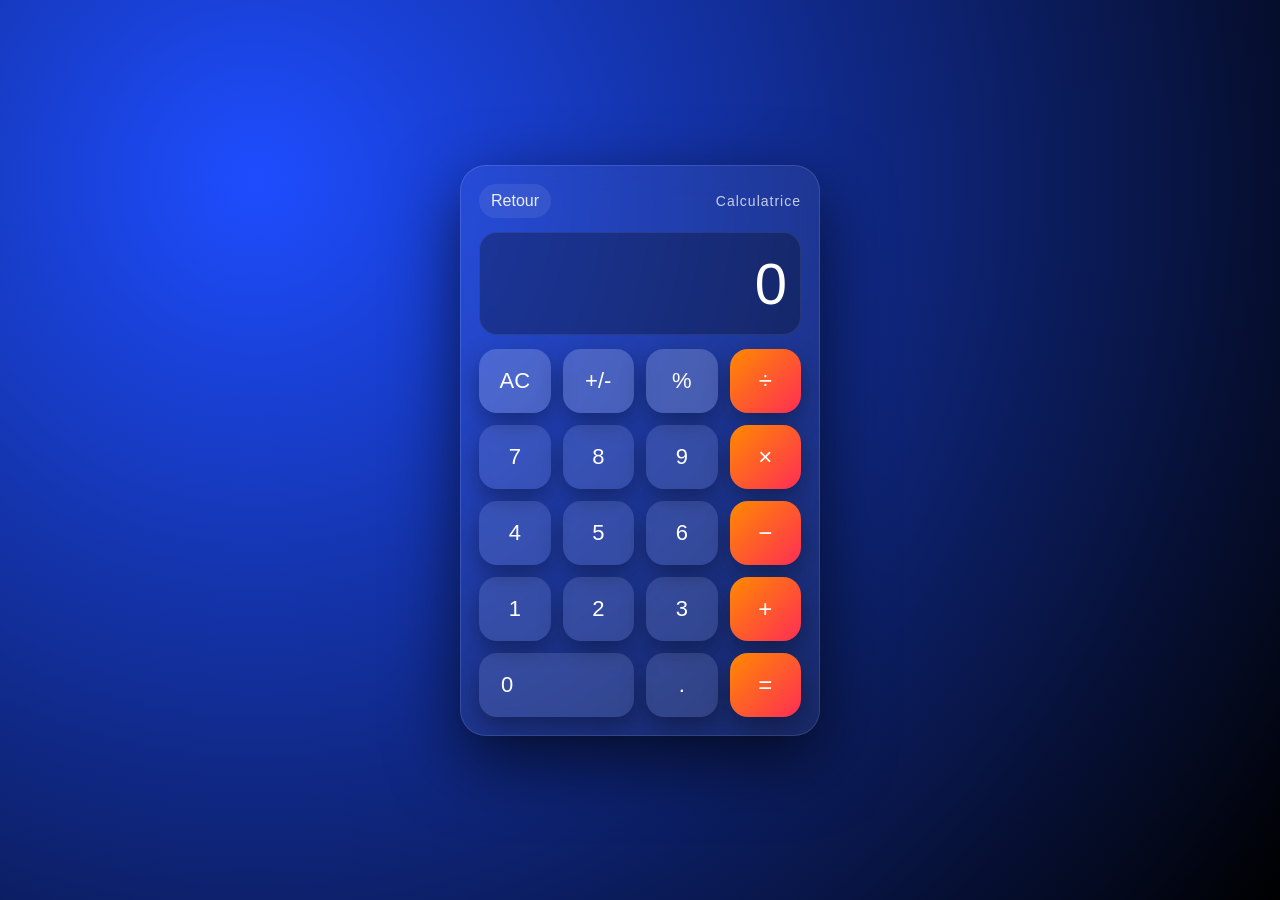
==== calculator.html @ 623e15dd "add calculator page" ====
<!DOCTYPE html>
<html lang="fr">
  <head>
    <meta charset="UTF-8" />
    <meta name="viewport" content="width=device-width, initial-scale=1.0" />
    <title>Calculatrice</title>
    <link rel="stylesheet" href="style.css" />
    <!-- نفس ملف CSS للموقع كله -->
  </head>

  <body>
    <!-- بداية محتوى الصفحة -->

    <div class="calc-page">
      <!-- خلفية صفحة الآلة وتوسيطها -->

      <div class="calc-shell">
        <!-- جسم الآلة الزجاجي -->

        <div class="calc-top">
  <a class="back-link" href="index.html">Retour</a>
  <div class="calc-title">Calculatrice</div>
</div>



        <input
          id="calcDisplay"
          class="calc-display"
          type="text"
          value="0"
          readonly
        />
        <!-- شاشة عرض الأرقام -->

        <div class="calc-grid">
          <button class="calc-btn gray" data-v="AC">AC</button>
          <!-- مسح -->

          <button class="calc-btn gray" data-v="+/-">+/-</button>
          <!-- تغيير إشارة الرقم -->

          <button class="calc-btn gray" data-v="%">%</button>
          <!-- نسبة -->

          <button class="calc-btn op" data-v="/">÷</button>
          <!-- قسمة -->

          <button class="calc-btn" data-v="7">7</button>
          <button class="calc-btn" data-v="8">8</button>
          <button class="calc-btn" data-v="9">9</button>
          <button class="calc-btn op" data-v="*">×</button>

          <button class="calc-btn" data-v="4">4</button>
          <button class="calc-btn" data-v="5">5</button>
          <button class="calc-btn" data-v="6">6</button>
          <button class="calc-btn op" data-v="-">−</button>

          <button class="calc-btn" data-v="1">1</button>
          <button class="calc-btn" data-v="2">2</button>
          <button class="calc-btn" data-v="3">3</button>
          <button class="calc-btn op" data-v="+">+</button>

          <button class="calc-btn zero" data-v="0">0</button>
          <!-- صفر عريض -->

          <button class="calc-btn" data-v=".">.</button>
          <!-- فاصلة -->

          <button class="calc-btn op" data-v="=">=</button>
          <!-- يساوي -->
        </div>
      </div>
    </div>

    <script src="calculator.js"></script>
    <!-- ملف JavaScript الخاص بالآلة الحاسبة فقط -->
  </body>
</html>
---- style.css ----
* {
  margin: 0;
  padding: 0;
  box-sizing: border-box;
}
/* يلغي الفراغات الافتراضية من المتصفح */

html,
body {
  height: 100%;
}
/* يجعل الصفحة بطول الشاشة */

body {
  font-family: Arial, sans-serif;
  background: #b1f6ff;
  color: #8b8b8b;
}
/* إعدادات عامة للصفحة بدون padding وبدون flex */

/* صفحة الرئيسية فقط */
.home {
  min-height: 100vh;
  display: flex;
  flex-direction: column;
  align-items: center;
  justify-content: center;
  text-align: center;
  padding: 24px;
}
/* هذا يجعل تصميم الصفحة الرئيسية مثل السابق بدون ما يسبب فراغ في صفحات ثانية */

h1 {
  font-size: 36px;
  margin-bottom: 16px;
}
/* عنوان */

p {
  max-width: 520px;
  line-height: 2;
  margin-bottom: 12px;
}
/* فقرة */

button {
  padding: 1px 18px;
  border: 0;
  border-radius: 10px;
  background: #a0a0a0;
  color: #ffffff;
  font-size: 18px;
  cursor: pointer;
}
/* شكل الأزرار */

button:hover {
  opacity: 0.6;
}
/* تأثير عند المرور */

@media (max-width: 480px) {
  .home {
    padding: 16px;
  }

  h1 {
    font-size: 32px;
  }

  p {
    font-size: 15px;
  }
}
/* استجابة للهاتف */

.todo {
  margin-top: 24px;
}
/* مسافة فوق قسم Todo */

ul {
  list-style: none;
  margin: 16px 0 0;
}
/* قائمة بدون نقاط */

li {
  display: flex;
  align-items: center;
  justify-content: space-between;
  background: #9fedff;
  padding: 10px 14px;
  margin-bottom: 8px;
  border-radius: 8px;
}
/* عنصر مهمة */

li span {
  flex: 1;
  text-align: left;
}
/* نص المهمة */

li button {
  background: #8dd9ff;
  color: #ffffff;
  border: 0;
  padding: 5px 10px;
  border-radius: 16px;
  cursor: pointer;
}
/* زر حذف داخل المهام */

li button:hover {
  opacity: 0.85;
}
/* تأثير زر حذف */

.api img {
  display: block;
  margin-top: 5px;
}
/* الصورة تظهر بسطر لوحدها */

/* شاشة الترحيب */
.splash {
  position: fixed;
  inset: 0;
  overflow: hidden;
  background: #000000;
  display: flex;
  align-items: center;
  justify-content: center;
  z-index: 9999;
  opacity: 1;
  transition: opacity 0.8s;
}
/* شاشة الترحيب تغطي الشاشة */

.splash.fade {
  opacity: 0;
}
/* بدء التلاشي */

.splash.hide {
  display: none;
}
/* إخفاء نهائي */

.splash-text {
  margin: 0;
  font-size: 60px;
  color: #ffffff;
  animation: glowPulse 1.6s ease-in-out infinite;
}
/* توهج النص */

@keyframes glowPulse {
  0% {
    text-shadow: 0 0 10px rgba(255, 255, 255, 1);
  }

  50% {
    text-shadow: 0 0 50px rgba(255, 255, 255, 0.6);
  }

  100% {
    text-shadow: 0 0 10px rgba(255, 255, 255, 0.6);
  }
}
/* نبض التوهج */

.splash::after {
  content: "";
  position: absolute;
  inset: 0;
  background: #ffffff;
  opacity: 0;
  pointer-events: none;
  transition: opacity 0.7s;
}
/* طبقة وميض أبيض */

.splash.flash::after {
  opacity: 1;
}
/* تشغيل الوميض الأبيض */

/* صفحة الآلة الحاسبة */
.calc-page {
  min-height: 100vh;
  width: 100vw;
  display: flex;
  align-items: center;
  justify-content: center;
  background: radial-gradient(circle at 20% 20%, #1e4dff, #000000);
}
/* خلفية الآلة الحاسبة تغطي الشاشة بالكامل */

.calc-shell {
  width: 360px;
  max-width: 92vw;
  border-radius: 26px;
  padding: 18px;
  background: rgba(255, 255, 255, 0.06);
  border: 1px solid rgba(255, 255, 255, 0.12);
  box-shadow: 0 24px 70px rgba(0, 0, 0, 0.65);
  backdrop-filter: blur(14px);
}
/* صندوق الآلة الحاسبة */

.calc-top {
  display: flex;
  justify-content: space-between;
  align-items: center;
  margin-bottom: 14px;
}
/* شريط أعلى الآلة */

.back-link {
  color: rgba(255, 255, 255, 0.9);
  text-decoration: none;
  font-size: 16px;
  padding: 8px 12px;
  border-radius: 999px;
  background: rgba(255, 255, 255, 0.08);
}
/* زر الرجوع */

.calc-title {
  color: rgba(255, 255, 255, 0.75);
  font-size: 14px;
  letter-spacing: 1px;
}
/* عنوان صغير */

.calc-display {
  width: 100%;
  border: 0;
  outline: none;
  background: rgba(0, 0, 0, 0.28);
  color: #ffffff;
  font-size: 58px;
  text-align: right;
  padding: 18px 14px;
  border-radius: 18px;
  box-shadow: inset 0 0 0 1px rgba(255, 255, 255, 0.08);
}
/* شاشة الأرقام */

.calc-grid {
  display: grid;
  grid-template-columns: repeat(4, 1fr);
  gap: 12px;
  margin-top: 14px;
}
/* شبكة الأزرار */

.calc-btn {
  height: 64px;
  border: 0;
  border-radius: 18px;
  background: rgba(255, 255, 255, 0.1);
  color: #fff;
  font-size: 22px;
  cursor: pointer;
  box-shadow: 0 10px 24px rgba(0, 0, 0, 0.35);
  transition: transform 0.08s, filter 0.12s;
}
/* زر عادي */

.calc-btn:active {
  transform: translateY(2px) scale(0.99);
  filter: brightness(1.1);
}
/* عند الضغط */

.calc-btn.gray {
  background: rgba(255, 255, 255, 0.18);
}
/* أزرار AC و % */

.calc-btn.op {
  background: linear-gradient(135deg, #ff8a00, #ff2d55);
  font-size: 24px;
}
/* أزرار العمليات */

.calc-btn.zero {
  grid-column: span 2;
  text-align: left;
  padding-left: 22px;
}
/* زر 0 عريض */

.calc-link{
  display:inline-block;
  padding:8px 10px;
  border:0;
  border-radius:80px;
  background:#a0a0a0;
  color:#ffffff;
  font-size:18px;
  text-decoration:none;
  cursor:pointer;
}
/* يجعل رابط "آلة حاسبة" بنفس شكل زر Ajouter */

.calc-link:hover{
  opacity:0.6;
}
/* نفس تأثير hover مثل زر Ajouter */
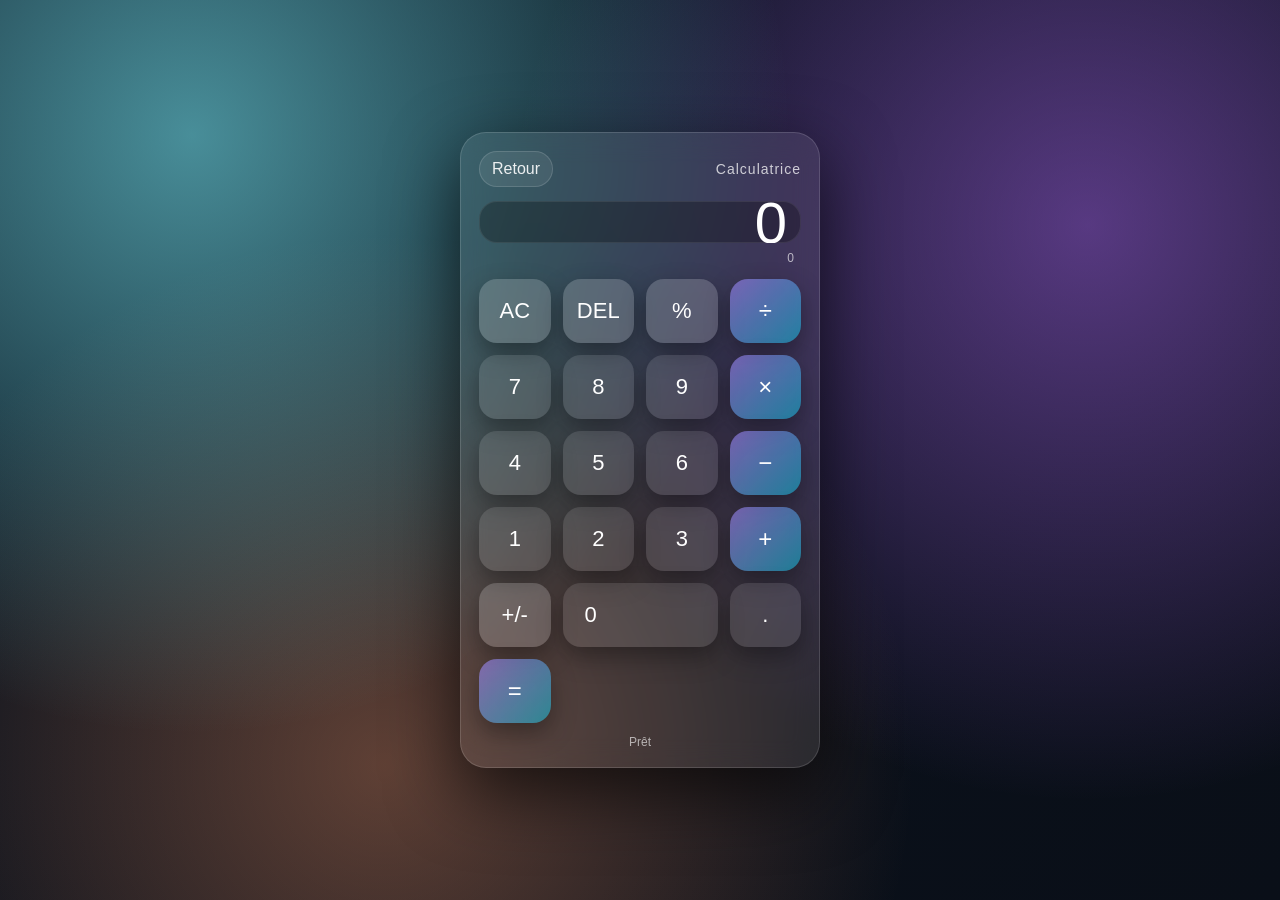
==== commit 04f04359: "trigger pages deploy" ====
--- a/calculator.html
+++ b/calculator.html
@@ -1,50 +1,34 @@
-<!DOCTYPE html>
-<html lang="fr">
-  <head>
-    <meta charset="UTF-8" />
-    <meta name="viewport" content="width=device-width, initial-scale=1.0" />
-    <title>Calculatrice</title>
-    <link rel="stylesheet" href="style.css" />
-    <!-- نفس ملف CSS للموقع كله -->
-  </head>
+<!-- calculator.html -->
+<!DOCTYPE html> <!-- نوع الملف -->
+<html lang="fr"> <!-- لغة -->
+  <head> <!-- رأس -->
+    <meta charset="UTF-8" /> <!-- ترميز -->
+    <meta name="viewport" content="width=device-width, initial-scale=1.0" /> <!-- هاتف -->
+    <title>Calculatrice</title> <!-- عنوان -->
+    <link rel="stylesheet" href="style.css" /> <!-- CSS -->
+  </head> <!-- نهاية -->
 
-  <body>
-    <!-- بداية محتوى الصفحة -->
+  <body> <!-- جسم -->
 
-    <div class="calc-page">
-      <!-- خلفية صفحة الآلة وتوسيطها -->
+    <div class="calc-page"> <!-- صفحة الآلة -->
 
-      <div class="calc-shell">
-        <!-- جسم الآلة الزجاجي -->
+      <div class="calc-shell"> <!-- جسم زجاجي -->
 
-        <div class="calc-top">
-  <a class="back-link" href="index.html">Retour</a>
-  <div class="calc-title">Calculatrice</div>
-</div>
+        <div class="calc-top"> <!-- أعلى -->
+          <a class="back-link" href="index.html">Retour</a> <!-- رجوع -->
+          <div class="calc-title">Calculatrice</div> <!-- عنوان -->
+        </div> <!-- نهاية -->
 
+        <div class="calc-screen"> <!-- شاشة -->
+          <input id="calcDisplay" class="calc-display" type="text" value="0" readonly /> <!-- شاشة -->
+          <div id="calcMini" class="calc-mini">0</div> <!-- سطر صغير -->
+        </div> <!-- نهاية -->
 
-
-        <input
-          id="calcDisplay"
-          class="calc-display"
-          type="text"
-          value="0"
-          readonly
-        />
-        <!-- شاشة عرض الأرقام -->
-
-        <div class="calc-grid">
-          <button class="calc-btn gray" data-v="AC">AC</button>
-          <!-- مسح -->
-
-          <button class="calc-btn gray" data-v="+/-">+/-</button>
-          <!-- تغيير إشارة الرقم -->
-
-          <button class="calc-btn gray" data-v="%">%</button>
-          <!-- نسبة -->
-
-          <button class="calc-btn op" data-v="/">÷</button>
-          <!-- قسمة -->
+        <div class="calc-grid"> <!-- شبكة -->
+          <button class="calc-btn gray" data-v="AC">AC</button> <!-- مسح -->
+          <button class="calc-btn gray" data-v="DEL">DEL</button> <!-- حذف -->
+          <button class="calc-btn gray" data-v="%">%</button> <!-- نسبة -->
+          <button class="calc-btn op" data-v="/">÷</button> <!-- قسمة -->
 
           <button class="calc-btn" data-v="7">7</button>
           <button class="calc-btn" data-v="8">8</button>
@@ -61,19 +45,17 @@
           <button class="calc-btn" data-v="3">3</button>
           <button class="calc-btn op" data-v="+">+</button>
 
+          <button class="calc-btn gray" data-v="+/-">+/-</button>
           <button class="calc-btn zero" data-v="0">0</button>
-          <!-- صفر عريض -->
+          <button class="calc-btn" data-v=".">.</button>
+          <button class="calc-btn op" data-v="=">=</button>
+        </div> <!-- نهاية الشبكة -->
 
-          <button class="calc-btn" data-v=".">.</button>
-          <!-- فاصلة -->
+        <div class="calc-tip" id="calcTip">Prêt</div> <!-- حالة -->
 
-          <button class="calc-btn op" data-v="=">=</button>
-          <!-- يساوي -->
-        </div>
-      </div>
-    </div>
+      </div> <!-- نهاية shell -->
+    </div> <!-- نهاية page -->
 
-    <script src="calculator.js"></script>
-    <!-- ملف JavaScript الخاص بالآلة الحاسبة فقط -->
-  </body>
-</html>+    <script src="calculator.js"></script> <!-- JS -->
+  </body> <!-- نهاية -->
+</html> <!-- نهاية -->
--- a/style.css
+++ b/style.css
@@ -1,313 +1,454 @@
-* {
-  margin: 0;
-  padding: 0;
-  box-sizing: border-box;
-}
-/* يلغي الفراغات الافتراضية من المتصفح */
-
-html,
-body {
-  height: 100%;
-}
-/* يجعل الصفحة بطول الشاشة */
-
-body {
-  font-family: Arial, sans-serif;
-  background: #b1f6ff;
-  color: #8b8b8b;
-}
-/* إعدادات عامة للصفحة بدون padding وبدون flex */
-
-/* صفحة الرئيسية فقط */
-.home {
-  min-height: 100vh;
-  display: flex;
-  flex-direction: column;
-  align-items: center;
-  justify-content: center;
-  text-align: center;
-  padding: 24px;
-}
-/* هذا يجعل تصميم الصفحة الرئيسية مثل السابق بدون ما يسبب فراغ في صفحات ثانية */
-
-h1 {
-  font-size: 36px;
-  margin-bottom: 16px;
-}
-/* عنوان */
-
-p {
-  max-width: 520px;
-  line-height: 2;
-  margin-bottom: 12px;
-}
-/* فقرة */
-
-button {
-  padding: 1px 18px;
-  border: 0;
-  border-radius: 10px;
-  background: #a0a0a0;
-  color: #ffffff;
-  font-size: 18px;
-  cursor: pointer;
-}
-/* شكل الأزرار */
-
-button:hover {
-  opacity: 0.6;
-}
-/* تأثير عند المرور */
-
-@media (max-width: 480px) {
-  .home {
-    padding: 16px;
-  }
-
-  h1 {
-    font-size: 32px;
-  }
-
-  p {
-    font-size: 15px;
-  }
-}
-/* استجابة للهاتف */
-
-.todo {
-  margin-top: 24px;
-}
-/* مسافة فوق قسم Todo */
-
-ul {
-  list-style: none;
-  margin: 16px 0 0;
-}
-/* قائمة بدون نقاط */
-
-li {
-  display: flex;
-  align-items: center;
-  justify-content: space-between;
-  background: #9fedff;
-  padding: 10px 14px;
-  margin-bottom: 8px;
-  border-radius: 8px;
-}
-/* عنصر مهمة */
-
-li span {
-  flex: 1;
-  text-align: left;
-}
-/* نص المهمة */
-
-li button {
-  background: #8dd9ff;
-  color: #ffffff;
-  border: 0;
-  padding: 5px 10px;
-  border-radius: 16px;
-  cursor: pointer;
-}
-/* زر حذف داخل المهام */
-
-li button:hover {
-  opacity: 0.85;
-}
-/* تأثير زر حذف */
-
-.api img {
-  display: block;
-  margin-top: 5px;
-}
-/* الصورة تظهر بسطر لوحدها */
+/* style.css */
+*{
+  margin:0; /* إزالة الهوامش */
+  padding:0; /* إزالة الحشوات */
+  box-sizing:border-box; /* حساب ثابت */
+} /* نهاية */
+
+:root{
+  --glass: rgba(255, 255, 255, 0.14); /* زجاج */
+  --stroke: rgba(255, 255, 255, 0.22); /* حدود */
+  --text: rgba(255, 255, 255, 0.86); /* نص */
+  --muted: rgba(255, 255, 255, 0.66); /* نص ثانوي */
+  --shadow: rgba(0, 0, 0, 0.35); /* ظل */
+  --accent: #7cf4ff; /* لون */
+  --accent2: #b66bff; /* لون */
+} /* نهاية */
+
+html,body{
+  height:100%; /* طول كامل */
+} /* نهاية */
+
+body{
+  font-family: Arial, sans-serif; /* خط */
+  color: var(--text); /* لون النص */
+  background:
+    radial-gradient(circle at 15% 15%, rgba(124,244,255,0.55), transparent 45%),
+    radial-gradient(circle at 85% 25%, rgba(182,107,255,0.45), transparent 45%),
+    radial-gradient(circle at 30% 85%, rgba(255,153,102,0.35), transparent 45%),
+    linear-gradient(135deg, #09121e, #0a0f18); /* خلفية */
+  overflow-x:hidden; /* منع تمرير أفقي */
+} /* نهاية */
+
+.home{
+  min-height:100vh; /* طول شاشة */
+  display:flex; /* ترتيب */
+  align-items:center; /* وسط */
+  justify-content:center; /* وسط */
+  padding:24px; /* مسافة */
+} /* نهاية */
+
+.bg-blobs{
+  position:fixed; /* ثابت */
+  inset:0; /* يغطي */
+  pointer-events:none; /* بدون نقر */
+  z-index:0; /* خلف */
+  filter: blur(26px); /* تمويه */
+  opacity:0.9; /* شفافية */
+} /* نهاية */
+
+.blob{
+  position:absolute; /* تموضع */
+  width:360px; /* حجم */
+  height:360px; /* حجم */
+  border-radius:999px; /* دائرة */
+  background: rgba(124,244,255,0.22); /* لون */
+  animation: floaty 8s ease-in-out infinite; /* حركة */
+} /* نهاية */
+
+.blob.b1{ top:-80px; left:-60px; } /* موضع */
+.blob.b2{ top:18%; right:-90px; background: rgba(182,107,255,0.22); animation-duration:10s; } /* موضع */
+.blob.b3{ bottom:-110px; left:18%; background: rgba(255,153,102,0.18); animation-duration:12s; } /* موضع */
+
+@keyframes floaty{
+  0%{ transform: translateY(0px) translateX(0px) scale(1); } /* بداية */
+  50%{ transform: translateY(18px) translateX(10px) scale(1.03); } /* وسط */
+  100%{ transform: translateY(0px) translateX(0px) scale(1); } /* نهاية */
+} /* نهاية */
+
+.page{
+  width: min(980px, 92vw); /* عرض */
+  position:relative; /* مرجعية */
+  z-index:1; /* فوق */
+  display:grid; /* شبكة */
+  gap:16px; /* فراغ */
+} /* نهاية */
+
+.hero{
+  text-align:center; /* وسط */
+  padding:10px 6px; /* مسافة */
+} /* نهاية */
+
+h1{
+  font-size:44px; /* حجم */
+  letter-spacing:2px; /* تباعد */
+  text-shadow:0 14px 40px rgba(0,0,0,0.35); /* ظل */
+  margin-bottom:6px; /* مسافة */
+} /* نهاية */
+
+.subtitle{
+  color: var(--muted); /* لون */
+  font-size:14px; /* حجم */
+} /* نهاية */
+
+.card{
+  background: var(--glass); /* زجاج */
+  border:1px solid var(--stroke); /* حد */
+  border-radius:18px; /* حواف */
+  box-shadow:0 22px 70px var(--shadow); /* ظل */
+  backdrop-filter: blur(16px); /* زجاج */
+  -webkit-backdrop-filter: blur(16px); /* دعم */
+  padding:16px; /* مسافة */
+} /* نهاية */
+
+.card-head{
+  display:flex; /* صف */
+  align-items:center; /* وسط */
+  justify-content:space-between; /* تباعد */
+  margin-bottom:12px; /* مسافة */
+} /* نهاية */
+
+.section-title{
+  font-size:16px; /* حجم */
+  color: rgba(255,255,255,0.92); /* لون */
+} /* نهاية */
+
+.hint{
+  font-size:12px; /* حجم */
+  color: var(--muted); /* لون */
+} /* نهاية */
+
+.badge{
+  min-width:28px; /* عرض */
+  height:22px; /* ارتفاع */
+  padding:0 8px; /* مسافة */
+  border-radius:999px; /* دائري */
+  display:inline-flex; /* داخل */
+  align-items:center; /* وسط */
+  justify-content:center; /* وسط */
+  background: rgba(255,255,255,0.10); /* لون */
+  border:1px solid rgba(255,255,255,0.18); /* حد */
+  color: rgba(255,255,255,0.88); /* لون */
+  font-size:12px; /* حجم */
+} /* نهاية */
+
+p{
+  max-width:800px; /* حد */
+  line-height:1.9; /* تباعد */
+  color: rgba(255,255,255,0.78); /* لون */
+} /* نهاية */
+
+.todo-row{
+  display:grid; /* شبكة */
+  grid-template-columns: 1fr auto; /* عمودين */
+  gap:10px; /* فراغ */
+  margin-bottom:10px; /* مسافة */
+} /* نهاية */
+
+input{
+  height:42px; /* ارتفاع */
+  border-radius:12px; /* حواف */
+  border:1px solid rgba(255,255,255,0.18); /* حد */
+  outline:none; /* بدون إطار */
+  background: rgba(0,0,0,0.20); /* خلفية */
+  color: rgba(255,255,255,0.88); /* لون */
+  padding:0 12px; /* مسافة */
+} /* نهاية */
+
+input::placeholder{
+  color: rgba(255,255,255,0.55); /* لون */
+} /* نهاية */
+
+button{
+  border:0; /* بدون حد */
+  border-radius:12px; /* حواف */
+  padding:10px 14px; /* مسافة */
+  font-size:14px; /* حجم */
+  cursor:pointer; /* مؤشر */
+  transition: transform 0.08s, filter 0.12s, opacity 0.12s; /* انتقال صحيح */
+} /* نهاية */
+
+button:active{
+  transform: translateY(1px); /* ضغط */
+  filter: brightness(1.05); /* إضاءة */
+} /* نهاية */
+
+button:hover{
+  opacity:0.88; /* تأثير */
+} /* نهاية */
+
+.btn-primary{
+  background: linear-gradient(135deg, var(--accent), var(--accent2)); /* تدرج */
+  color: rgba(0,0,0,0.78); /* لون */
+  font-weight:700; /* سماكة */
+} /* نهاية */
+
+.btn-secondary{
+  background: rgba(255,255,255,0.10); /* لون */
+  border:1px solid rgba(255,255,255,0.18); /* حد */
+  color: rgba(255,255,255,0.86); /* لون */
+} /* نهاية */
+
+.task-list{
+  list-style:none; /* بدون نقاط */
+  display:grid; /* شبكة */
+  gap:8px; /* فراغ */
+  margin-top:8px; /* مسافة */
+} /* نهاية */
+
+li{
+  display:flex; /* صف */
+  align-items:center; /* وسط */
+  justify-content:space-between; /* تباعد */
+  gap:10px; /* فراغ */
+  background: rgba(255,255,255,0.08); /* زجاج */
+  border:1px solid rgba(255,255,255,0.14); /* حد */
+  padding:10px 12px; /* مسافة */
+  border-radius:14px; /* حواف */
+} /* نهاية */
+
+li span{
+  flex:1; /* تمدد */
+  text-align:left; /* يسار */
+  color: rgba(255,255,255,0.84); /* لون */
+} /* نهاية */
+
+li button{
+  background: rgba(124,244,255,0.18); /* لون */
+  border:1px solid rgba(124,244,255,0.22); /* حد */
+  color: rgba(255,255,255,0.9); /* لون */
+  padding:8px 10px; /* مسافة */
+  border-radius:999px; /* دائري */
+} /* نهاية */
+
+.photo-wrap{
+  margin-top:10px; /* مسافة */
+  border-radius:16px; /* حواف */
+  overflow:hidden; /* قص */
+  border:1px solid rgba(255,255,255,0.14); /* حد */
+  background: rgba(0,0,0,0.22); /* خلفية */
+} /* نهاية */
+
+.api img{
+  display:block; /* سطر */
+  width:100%; /* كامل */
+  max-width:360px; /* حد */
+  height:220px; /* ارتفاع */
+  object-fit:cover; /* قص */
+} /* نهاية */
+
+.status{
+  margin-top:10px; /* مسافة */
+  font-size:13px; /* حجم */
+  color: rgba(255,255,255,0.70); /* لون */
+} /* نهاية */
+
+.links{
+  display:flex; /* صف */
+  justify-content:center; /* وسط */
+  padding:6px 0; /* مسافة */
+} /* نهاية */
+
+.calc-link{
+  display:inline-flex; /* داخل */
+  align-items:center; /* وسط */
+  justify-content:center; /* وسط */
+  padding:10px 14px; /* مسافة */
+  border-radius:999px; /* دائري */
+  background: rgba(255,255,255,0.10); /* زجاج */
+  border:1px solid rgba(255,255,255,0.18); /* حد */
+  color: rgba(255,255,255,0.88); /* لون */
+  text-decoration:none; /* بدون خط */
+  transition: opacity 0.12s, transform 0.08s; /* انتقال */
+} /* نهاية */
+
+.calc-link:hover{ opacity:0.9; } /* تأثير */
+.calc-link:active{ transform: translateY(1px); } /* ضغط */
+
+.footer{
+  text-align:center; /* وسط */
+  color: rgba(255,255,255,0.55); /* لون */
+  font-size:12px; /* حجم */
+  padding:6px 0 2px; /* مسافة */
+} /* نهاية */
 
 /* شاشة الترحيب */
-.splash {
-  position: fixed;
-  inset: 0;
-  overflow: hidden;
-  background: #000000;
-  display: flex;
-  align-items: center;
-  justify-content: center;
-  z-index: 9999;
-  opacity: 1;
-  transition: opacity 0.8s;
-}
-/* شاشة الترحيب تغطي الشاشة */
-
-.splash.fade {
-  opacity: 0;
-}
-/* بدء التلاشي */
-
-.splash.hide {
-  display: none;
-}
-/* إخفاء نهائي */
-
-.splash-text {
-  margin: 0;
-  font-size: 60px;
-  color: #ffffff;
-  animation: glowPulse 1.6s ease-in-out infinite;
-}
-/* توهج النص */
-
-@keyframes glowPulse {
-  0% {
-    text-shadow: 0 0 10px rgba(255, 255, 255, 1);
-  }
-
-  50% {
-    text-shadow: 0 0 50px rgba(255, 255, 255, 0.6);
-  }
-
-  100% {
-    text-shadow: 0 0 10px rgba(255, 255, 255, 0.6);
-  }
-}
-/* نبض التوهج */
-
-.splash::after {
-  content: "";
-  position: absolute;
-  inset: 0;
-  background: #ffffff;
-  opacity: 0;
-  pointer-events: none;
-  transition: opacity 0.7s;
-}
-/* طبقة وميض أبيض */
-
-.splash.flash::after {
-  opacity: 1;
-}
-/* تشغيل الوميض الأبيض */
+.splash{
+  position:fixed; /* ثابت */
+  inset:0; /* يغطي */
+  overflow:hidden; /* منع */
+  background:
+    radial-gradient(circle at 30% 30%, rgba(124,244,255,0.25), transparent 55%),
+    radial-gradient(circle at 70% 20%, rgba(182,107,255,0.22), transparent 55%),
+    linear-gradient(135deg, #060a10, #05070b); /* خلفية */
+  display:flex; /* وسط */
+  flex-direction:column; /* عمود */
+  align-items:center; /* وسط */
+  justify-content:center; /* وسط */
+  z-index:9999; /* فوق */
+  opacity:1; /* ظهور */
+  transition: opacity 2.5s; /* تلاشي بطيء */
+} /* نهاية */
+
+.splash.fade{ opacity:0; } /* تلاشي */
+.splash.hide{ display:none; } /* إخفاء */
+
+.splash-text{
+  margin:0; /* صفر */
+  font-size:62px; /* حجم */
+  color:#ffffff; /* لون */
+  animation: glowPulse 1.6s ease-in-out infinite; /* توهج */
+} /* نهاية */
+
+.splash-sub{
+  margin-top:10px; /* مسافة */
+  font-size:14px; /* حجم */
+  color: rgba(255,255,255,0.70); /* لون */
+  letter-spacing:4px; /* تباعد */
+  text-transform:uppercase; /* أحرف */
+} /* نهاية */
+
+@keyframes glowPulse{
+  0%{ text-shadow: 0 0 10px rgba(255,255,255,1); } /* بداية */
+  50%{ text-shadow: 0 0 50px rgba(255,255,255,0.6); } /* وسط */
+  100%{ text-shadow: 0 0 10px rgba(255,255,255,0.6); } /* نهاية */
+} /* نهاية */
+
+.splash::after{
+  content:""; /* عنصر */
+  position:absolute; /* تموضع */
+  inset:0; /* يغطي */
+  background:#ffffff; /* أبيض */
+  opacity:0; /* مخفي */
+  pointer-events:none; /* لا ينقر */
+  transition: opacity 0.7s; /* انتقال */
+} /* نهاية */
+
+.splash.flash::after{ opacity:1; } /* وميض */
 
 /* صفحة الآلة الحاسبة */
-.calc-page {
-  min-height: 100vh;
-  width: 100vw;
-  display: flex;
-  align-items: center;
-  justify-content: center;
-  background: radial-gradient(circle at 20% 20%, #1e4dff, #000000);
-}
-/* خلفية الآلة الحاسبة تغطي الشاشة بالكامل */
-
-.calc-shell {
-  width: 360px;
-  max-width: 92vw;
-  border-radius: 26px;
-  padding: 18px;
-  background: rgba(255, 255, 255, 0.06);
-  border: 1px solid rgba(255, 255, 255, 0.12);
-  box-shadow: 0 24px 70px rgba(0, 0, 0, 0.65);
-  backdrop-filter: blur(14px);
-}
-/* صندوق الآلة الحاسبة */
-
-.calc-top {
-  display: flex;
-  justify-content: space-between;
-  align-items: center;
-  margin-bottom: 14px;
-}
-/* شريط أعلى الآلة */
-
-.back-link {
-  color: rgba(255, 255, 255, 0.9);
-  text-decoration: none;
-  font-size: 16px;
-  padding: 8px 12px;
-  border-radius: 999px;
-  background: rgba(255, 255, 255, 0.08);
-}
-/* زر الرجوع */
-
-.calc-title {
-  color: rgba(255, 255, 255, 0.75);
-  font-size: 14px;
-  letter-spacing: 1px;
-}
-/* عنوان صغير */
-
-.calc-display {
-  width: 100%;
-  border: 0;
-  outline: none;
-  background: rgba(0, 0, 0, 0.28);
-  color: #ffffff;
-  font-size: 58px;
-  text-align: right;
-  padding: 18px 14px;
-  border-radius: 18px;
-  box-shadow: inset 0 0 0 1px rgba(255, 255, 255, 0.08);
-}
-/* شاشة الأرقام */
-
-.calc-grid {
-  display: grid;
-  grid-template-columns: repeat(4, 1fr);
-  gap: 12px;
-  margin-top: 14px;
-}
-/* شبكة الأزرار */
-
-.calc-btn {
-  height: 64px;
-  border: 0;
-  border-radius: 18px;
-  background: rgba(255, 255, 255, 0.1);
-  color: #fff;
-  font-size: 22px;
-  cursor: pointer;
-  box-shadow: 0 10px 24px rgba(0, 0, 0, 0.35);
-  transition: transform 0.08s, filter 0.12s;
-}
-/* زر عادي */
-
-.calc-btn:active {
-  transform: translateY(2px) scale(0.99);
-  filter: brightness(1.1);
-}
-/* عند الضغط */
-
-.calc-btn.gray {
-  background: rgba(255, 255, 255, 0.18);
-}
-/* أزرار AC و % */
-
-.calc-btn.op {
-  background: linear-gradient(135deg, #ff8a00, #ff2d55);
-  font-size: 24px;
-}
-/* أزرار العمليات */
-
-.calc-btn.zero {
-  grid-column: span 2;
-  text-align: left;
-  padding-left: 22px;
-}
-/* زر 0 عريض */
-
-.calc-link{
-  display:inline-block;
-  padding:8px 10px;
-  border:0;
-  border-radius:80px;
-  background:#a0a0a0;
-  color:#ffffff;
-  font-size:18px;
-  text-decoration:none;
-  cursor:pointer;
-}
-/* يجعل رابط "آلة حاسبة" بنفس شكل زر Ajouter */
-
-.calc-link:hover{
-  opacity:0.6;
-}
-/* نفس تأثير hover مثل زر Ajouter */+.calc-page{
+  min-height:100vh; /* طول شاشة */
+  width:100vw; /* عرض كامل */
+  display:flex; /* وسط */
+  align-items:center; /* وسط */
+  justify-content:center; /* وسط */
+  padding:20px; /* مسافة */
+} /* نهاية */
+
+.calc-shell{
+  width:360px; /* عرض */
+  max-width:92vw; /* حد */
+  border-radius:26px; /* حواف */
+  padding:18px; /* مسافة */
+  background: rgba(255, 255, 255, 0.08); /* زجاج */
+  border:1px solid rgba(255,255,255,0.14); /* حد */
+  box-shadow:0 24px 70px rgba(0,0,0,0.65); /* ظل */
+  backdrop-filter: blur(14px); /* زجاج */
+  -webkit-backdrop-filter: blur(14px); /* دعم */
+} /* نهاية */
+
+.calc-top{
+  display:flex; /* صف */
+  justify-content:space-between; /* تباعد */
+  align-items:center; /* وسط */
+  margin-bottom:14px; /* مسافة */
+} /* نهاية */
+
+.back-link{
+  color: rgba(255,255,255,0.9); /* لون */
+  text-decoration:none; /* بدون خط */
+  font-size:16px; /* حجم */
+  padding:8px 12px; /* مسافة */
+  border-radius:999px; /* دائري */
+  background: rgba(255,255,255,0.08); /* خلفية */
+  border:1px solid rgba(255,255,255,0.14); /* حد */
+} /* نهاية */
+
+.calc-title{
+  color: rgba(255,255,255,0.75); /* لون */
+  font-size:14px; /* حجم */
+  letter-spacing:1px; /* تباعد */
+} /* نهاية */
+
+.calc-display{
+  width:100%; /* كامل */
+  border:0; /* بدون حد */
+  outline:none; /* بدون إطار */
+  background: rgba(0,0,0,0.28); /* خلفية */
+  color:#ffffff; /* لون */
+  font-size:58px; /* حجم */
+  text-align:right; /* يمين */
+  padding:18px 14px; /* مسافة */
+  border-radius:18px; /* حواف */
+  box-shadow: inset 0 0 0 1px rgba(255,255,255,0.08); /* حد داخلي */
+} /* نهاية */
+
+.calc-grid{
+  display:grid; /* شبكة */
+  grid-template-columns: repeat(4, 1fr); /* 4 أعمدة */
+  gap:12px; /* فراغ */
+  margin-top:14px; /* مسافة */
+} /* نهاية */
+
+.calc-btn{
+  height:64px; /* ارتفاع */
+  border:0; /* بدون حد */
+  border-radius:18px; /* حواف */
+  background: rgba(255,255,255,0.10); /* خلفية */
+  color:#fff; /* لون */
+  font-size:22px; /* حجم */
+  cursor:pointer; /* مؤشر */
+  box-shadow:0 10px 24px rgba(0,0,0,0.35); /* ظل */
+  transition: transform 0.08s, filter 0.12s; /* انتقال */
+} /* نهاية */
+
+.calc-btn:active{
+  transform: translateY(2px) scale(0.99); /* ضغط */
+  filter: brightness(1.1); /* إضاءة */
+} /* نهاية */
+
+.calc-btn.gray{
+  background: rgba(255,255,255,0.18); /* رمادي */
+} /* نهاية */
+
+.calc-btn.op{
+  background: linear-gradient(135deg, rgba(168,134,255,0.57), rgba(0,225,255,0.44)); /* لون العمليات */
+  font-size:24px; /* حجم */
+} /* نهاية */
+
+.calc-btn.zero{
+  grid-column: span 2; /* عمودين */
+  text-align:left; /* يسار */
+  padding-left:22px; /* مسافة */
+} /* نهاية */
+
+/* إضافات لطيفة */
+.calc-screen{
+  display:grid; /* شبكة */
+  gap:8px; /* فراغ */
+  margin-bottom:12px; /* مسافة */
+} /* نهاية */
+
+.calc-mini{
+  font-size:12px; /* حجم */
+  color: rgba(255,255,255,0.65); /* لون */
+  text-align:right; /* يمين */
+  padding-right:6px; /* مسافة */
+  letter-spacing:1px; /* تباعد */
+  user-select:none; /* منع تحديد */
+} /* نهاية */
+
+.calc-tip{
+  margin-top:12px; /* مسافة */
+  font-size:12px; /* حجم */
+  color: rgba(255,255,255,0.62); /* لون */
+  text-align:center; /* وسط */
+  user-select:none; /* منع تحديد */
+} /* نهاية */
+
+@media (max-width:560px){
+  h1{ font-size:38px; } /* تصغير */
+  .card{ padding:14px; } /* مسافة */
+  .api img{ height:200px; } /* ارتفاع */
+} /* نهاية */
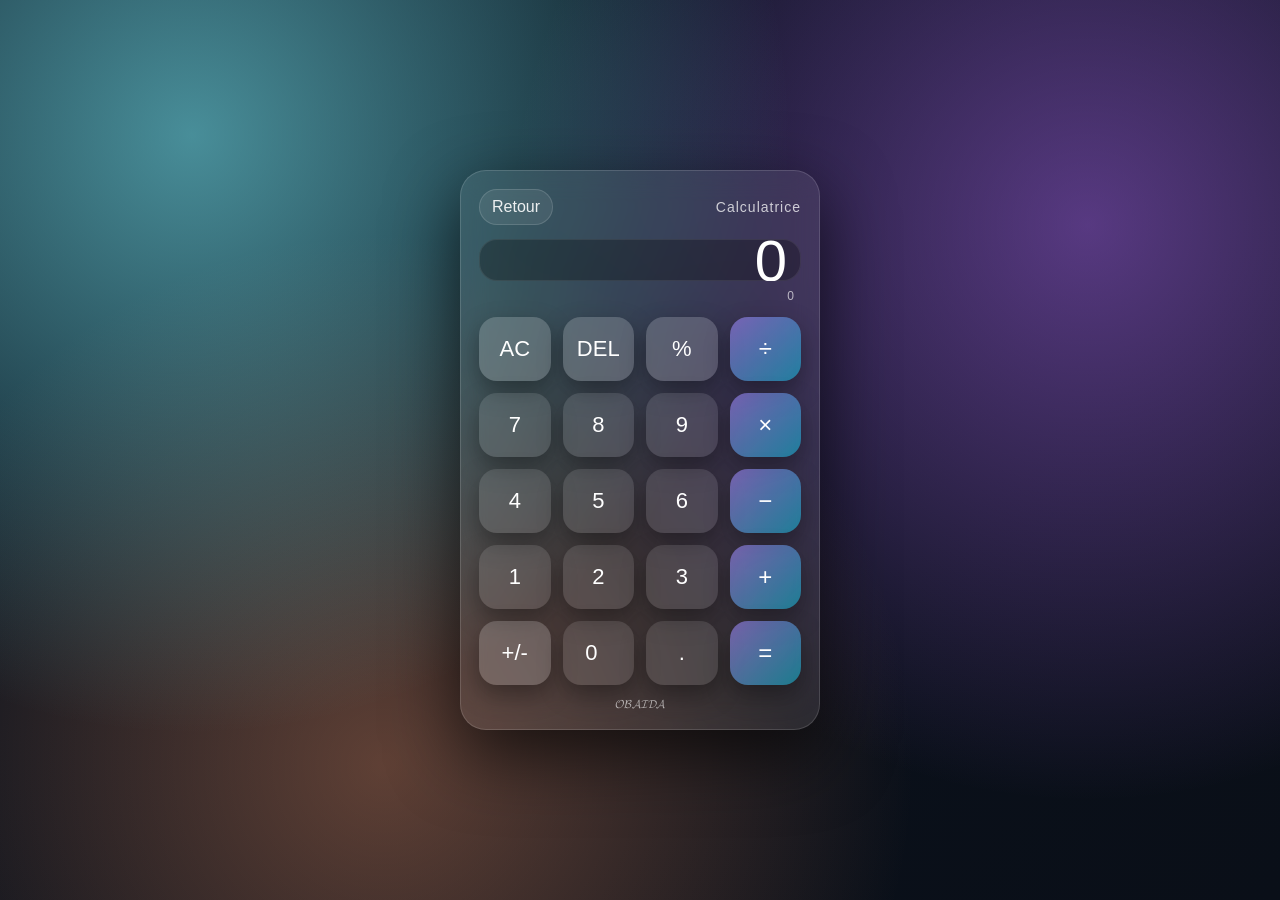
==== commit 12629e4c: "trigger pages deploy" ====
--- a/calculator.html
+++ b/calculator.html
@@ -24,34 +24,33 @@
           <div id="calcMini" class="calc-mini">0</div> <!-- سطر صغير -->
         </div> <!-- نهاية -->
 
-        <div class="calc-grid"> <!-- شبكة -->
-          <button class="calc-btn gray" data-v="AC">AC</button> <!-- مسح -->
-          <button class="calc-btn gray" data-v="DEL">DEL</button> <!-- حذف -->
-          <button class="calc-btn gray" data-v="%">%</button> <!-- نسبة -->
-          <button class="calc-btn op" data-v="/">÷</button> <!-- قسمة -->
+        <div class="calc-grid">
+  <button class="calc-btn gray" data-v="AC">AC</button>
+  <button class="calc-btn gray" data-v="DEL">DEL</button>
+  <button class="calc-btn gray" data-v="%">%</button>
+  <button class="calc-btn op" data-v="/">÷</button>
 
-          <button class="calc-btn" data-v="7">7</button>
-          <button class="calc-btn" data-v="8">8</button>
-          <button class="calc-btn" data-v="9">9</button>
-          <button class="calc-btn op" data-v="*">×</button>
+  <button class="calc-btn" data-v="7">7</button>
+  <button class="calc-btn" data-v="8">8</button>
+  <button class="calc-btn" data-v="9">9</button>
+  <button class="calc-btn op" data-v="*">×</button>
 
-          <button class="calc-btn" data-v="4">4</button>
-          <button class="calc-btn" data-v="5">5</button>
-          <button class="calc-btn" data-v="6">6</button>
-          <button class="calc-btn op" data-v="-">−</button>
+  <button class="calc-btn" data-v="4">4</button>
+  <button class="calc-btn" data-v="5">5</button>
+  <button class="calc-btn" data-v="6">6</button>
+  <button class="calc-btn op" data-v="-">−</button>
 
-          <button class="calc-btn" data-v="1">1</button>
-          <button class="calc-btn" data-v="2">2</button>
-          <button class="calc-btn" data-v="3">3</button>
-          <button class="calc-btn op" data-v="+">+</button>
+  <button class="calc-btn" data-v="1">1</button>
+  <button class="calc-btn" data-v="2">2</button>
+  <button class="calc-btn" data-v="3">3</button>
+  <button class="calc-btn op" data-v="+">+</button>
 
-          <button class="calc-btn gray" data-v="+/-">+/-</button>
-          <button class="calc-btn zero" data-v="0">0</button>
-          <button class="calc-btn" data-v=".">.</button>
-          <button class="calc-btn op" data-v="=">=</button>
-        </div> <!-- نهاية الشبكة -->
-
-        <div class="calc-tip" id="calcTip">Prêt</div> <!-- حالة -->
+  <button class="calc-btn gray" data-v="+/-">+/-</button>
+  <button class="calc-btn zero" data-v="0">0</button>
+  <button class="calc-btn" data-v=".">.</button>
+  <button class="calc-btn op" data-v="=">=</button>
+</div>
+        <div class="calc-tip" id="calcTip"></div> <!-- حالة -->
 
       </div> <!-- نهاية shell -->
     </div> <!-- نهاية page -->
--- a/style.css
+++ b/style.css
@@ -451,4 +451,15 @@
   h1{ font-size:38px; } /* تصغير */
   .card{ padding:14px; } /* مسافة */
   .api img{ height:200px; } /* ارتفاع */
+} /* نهاية */
+
+.calc-btn.op[data-v="="]{
+  grid-column: 4; /* العمود الرابع */
+}
+
+/* إصلاح مكان زر = */
+.calc-page .calc-btn.zero{
+  grid-column: span 1; /* خلي 0 ليس عريض */
+  text-align: center; /* وسط */
+  padding-left: 0; /* إزالة مسافة اليسار */
 } /* نهاية */
